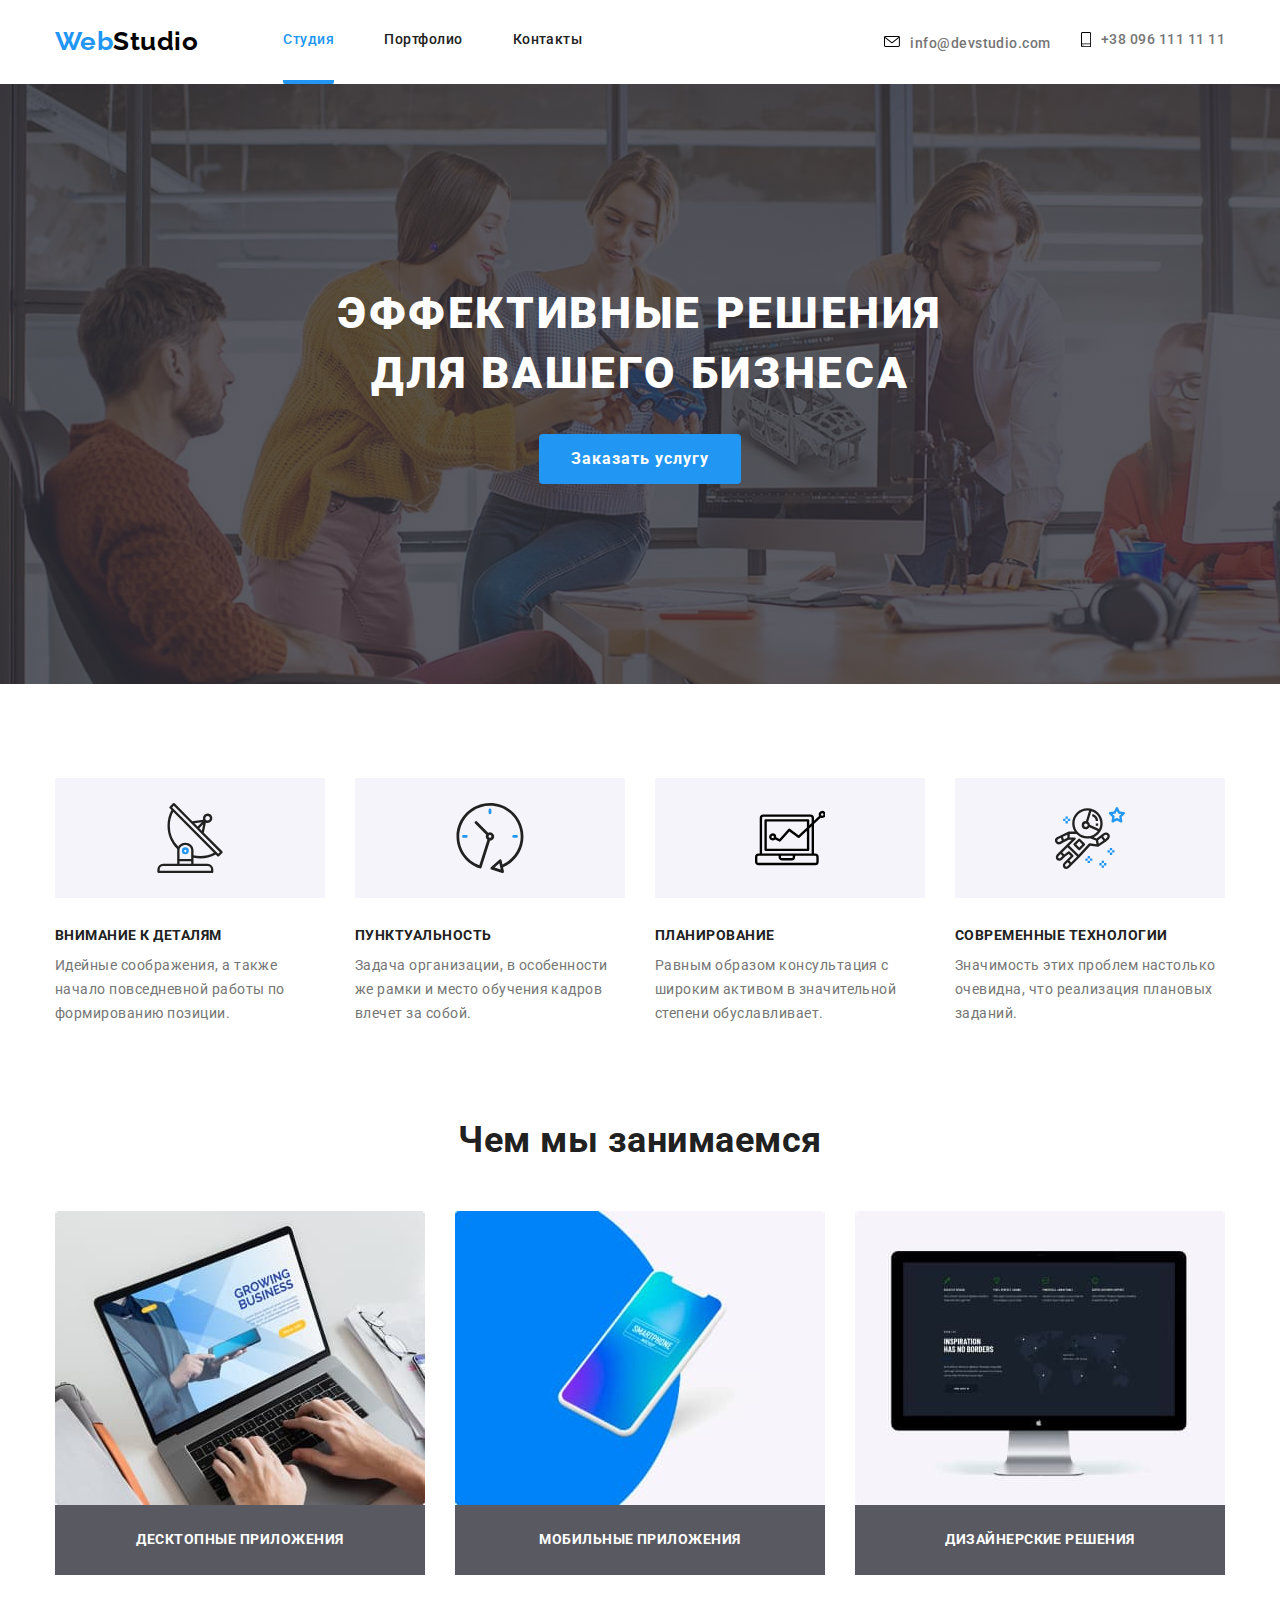
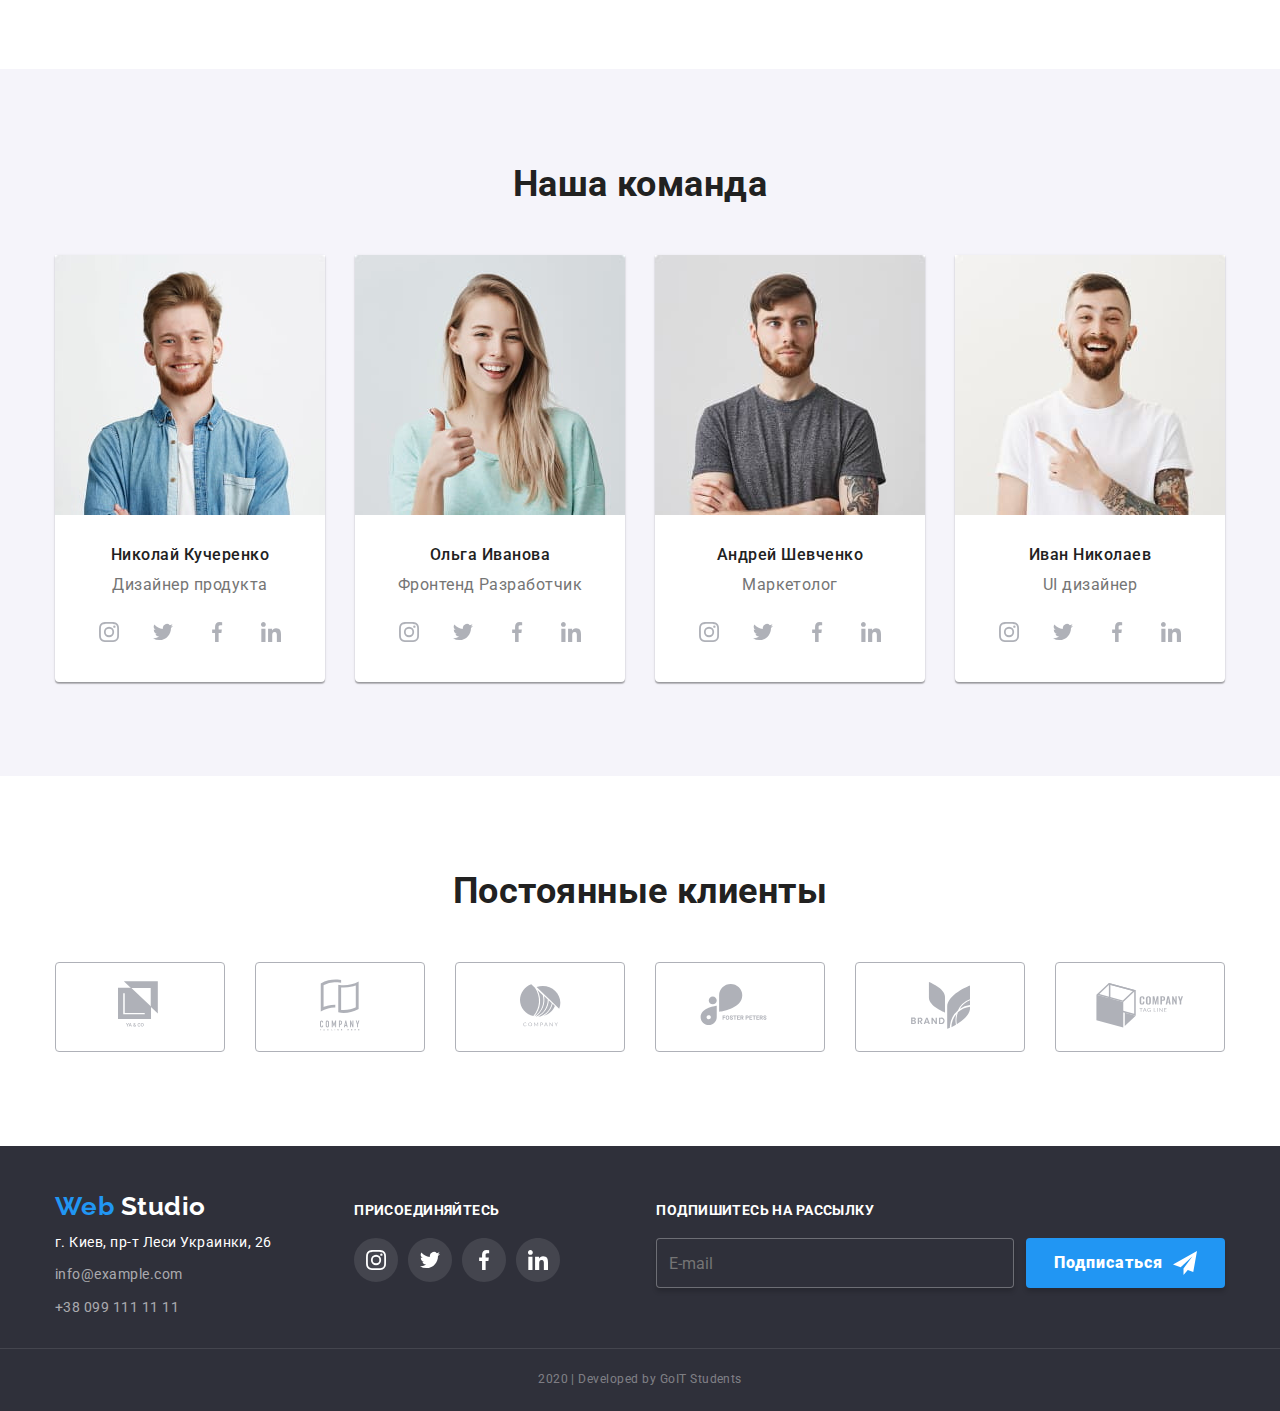
==== index.html @ 364e5154 "ДЗ 4" ====
<!DOCTYPE html>
<html lang="ru">
    <head>
        <meta charset="UTF-8">
        <meta name="description" content="Изучение основ HTML5 для новичков" />
        <title>HTML</title>
        <link href="https://fonts.googleapis.com/css2?family=Roboto:wght@400;500;900&display=swap" rel="stylesheet">
        <link href="https://fonts.googleapis.com/css2?family=Raleway:wght@700&display=swap" rel="stylesheet">
        <link rel="stylesheet" href="https://cdnjs.cloudflare.com/ajax/libs/modern-normalize/0.6.0/modern-normalize.min.css">
        <link rel="stylesheet" href="./css/styles.css">
    </head>
    <body>
        <header>
            <div class="conteiner flex">
                <nav class="nav flex">
                    <a class="logo" href="./index.html"><span>Web</span> Studio</a>
                    <ul class="nav-title">
                        <li><a class="current link" href="./index.html">Студия</a></li>
                        <li><a class="link" href="./portfolio.html">Портфолио</a></li>
                        <li><a class="link" href="">Контакты</a></li>
                    </ul>
                </nav>
                
                <address class="contacts">
                    <ul>
                        <li><a class="contacts-mail" href="mailto:info@devstudio.com">info@devstudio.com</a></li>
                        <li><a class="contacts-tel" href="tel:+380961111111">+38 096 111 11 11</a></li>
                    </ul>                              
                </address>
            </div>
                       
        </header>
        <main>
            <section class="hero">
                <h1 class="hero-title">ЭФФЕКТИВНЫЕ РЕШЕНИЯ <br> ДЛЯ ВАШЕГО БИЗНЕСА</h1>
                <a class="hero-link" href="">Заказать услугу</a>  
            </section>
            <section class="section i">
                <div class="conteiner">
                    <ul class="flex">
                        <li class="advantages">
                            <div class="icon-conteiner">
                                <svg class="icon">
                                    <use href="./image/symbol-defs.svg#icon-antenna-1"></use>
                                </svg>
                            </div>
                            <h3 class="advantages-title">Внимание к деталям</h3>                               
                            <p class="advantages-text">
                                Идейные соображения, а также начало повседневной работы по формированию позиции.
                            </p>
                        </li>
                        <li class="advantages">
                            <div class="icon-conteiner">
                                <svg class="icon">
                                    <use href="./image/symbol-defs.svg#icon-clock-1"></use>
                                </svg>
                            </div>
                            <h3 class="advantages-title">Пунктуальность</h3>
                            <p class="advantages-text">
                                Задача организации, в особенности же рамки и место обучения кадров влечет за собой.
                            </p>
                        </li>
                        <li class="advantages">
                            <div class="icon-conteiner">
                                <svg class="icon">
                                    <use href="./image/symbol-defs.svg#icon-komp-1"></use>
                                </svg>
                            </div>
                            <h3 class="advantages-title">Планирование</h3>
                            <p class="advantages-text">
                                Равным образом консультация с широким активом в значительной степени обуславливает.
                            </p>
                        </li>
                        <li class="advantages">
                            <div class="icon-conteiner">
                                <svg class="icon">
                                    <use href="./image/symbol-defs.svg#icon-astronaut-1"></use>
                                </svg>
                            </div>
                            <h3 class="advantages-title">Современные технологии</h3>
                            <p class="advantages-text">
                                Значимость этих проблем настолько очевидна, что реализация плановых заданий.
                            </p>
                        </li>
                    </ul>
                </div>
            </section>
            <section class="section">
                <div class="conteiner">
                    <h2 class="work title-h2">Чем мы занимаемся</h2>
                    <ul class="flex">
                        <li>
                            <img class="icon-work" src="./image/laptop-2.jpg" alt="Ноутбук" width="370">
                            <h3 class="work-text">Десктопные приложения</h3>
                        </li>
                        <li>
                            <img class="icon-work" src="./image/tel-2.jpg" alt="Телефон" width="370">
                            <h3 class="work-text">Мобильные приложения</h3>
                        </li>
                        <li>
                            <img class="icon-work" src="./image/monitor-2.jpg" alt="Монитор" width="370">
                            <h3 class="work-text">Дизайнерские решения</h3>
                        </li>
                    </ul>
                </div>
            </section>
            <section class="section-team">
                <div class="conteiner">
                    <h2 class="title-h2">Наша команда</h2>
                    <ul class="flex">
                        <li class="team-item">
                            <img class="icon-team" src="./image/foto-1.jpg" alt="Фотография Николая Кучеренко" width="270">
                            <h3 class="team-member">Николай Кучеренко</h3>
                            <p class="team-job">Дизайнер продукта</p>
                            <ul class="team-link flex-secondary">
                                <li>
                                    <a href="" aria-label="Ссылка на Instagram">
                                        <svg class="network">
                                            <use href="./image/symbol-defs.svg#icon-Instagram"></use>

                                        </svg>
                                    </a>
                                </li> 
                                <li>
                                    <a href="" aria-label="Ссылка на Twitter">
                                        <svg class='network'>
                                            <use href="./image/symbol-defs.svg#icon-Twitter"></use>

                                        </svg>
                                    </a>
                                </li>
                                <li>
                                    <a href="" aria-label="Ссылка на Facebook">
                                        <svg class='network'>
                                            <use href="./image/symbol-defs.svg#icon-Facebook"></use>

                                        </svg>
                                    </a>
                                </li>
                                <li>
                                    <a href="" aria-label="Ссылка на LinkedIn">
                                        <svg class='network'>
                                            <use href="./image/symbol-defs.svg#icon-Linkedin"></use>

                                        </svg>
                                    </a>
                                </li>
                            </ul>                      
                        </li>
                        <li class="team-item">
                            <img class="icon-team" src="./image/foto-2.jpg" alt="Фотография Ольги Ивановы" width="270">
                            <h3 class="team-member">Ольга Иванова</h3>
                            <p class="team-job">Фронтенд Разработчик</p>
                            <ul class="team-link flex-secondary">
                                <li>
                                    <a href="" aria-label="Ссылка на Instagram">
                                        <svg class='network'>
                                            <use href="./image/symbol-defs.svg#icon-Instagram"></use>

                                        </svg>
                                    </a>
                                </li> 
                                <li>
                                    <a href="" aria-label="Ссылка на Twitter">
                                        <svg class='network'>
                                            <use href="./image/symbol-defs.svg#icon-Twitter"></use>

                                        </svg>
                                    </a>
                                </li>
                                <li>
                                    <a href="" aria-label="Ссылка на Facebook">
                                        <svg class='network'>
                                            <use href="./image/symbol-defs.svg#icon-Facebook"></use>

                                        </svg>
                                    </a>
                                </li>
                                <li>
                                    <a href="" aria-label="Ссылка на LinkedIn">
                                        <svg class='network'>
                                            <use href="./image/symbol-defs.svg#icon-Linkedin"></use>

                                        </svg>
                                    </a>
                                </li>
                            </ul> 
                            
                        </li>
                        <li class="team-item">
                            <img class="icon-team" src="./image/foto-3.jpg" alt="Фотография Андрея Шевченко" width="270">
                            <h3 class="team-member">Андрей Шевченко</h3>
                            <p class="team-job">Маркетолог</p>
                            <ul class="team-link flex-secondary">
                                <li>
                                    <a href="" aria-label="Ссылка на Instagram">
                                        <svg class='network'>
                                            <use href="./image/symbol-defs.svg#icon-Instagram"></use>

                                        </svg>
                                    </a>
                                </li> 
                                <li>
                                    <a href="" aria-label="Ссылка на Twitter">
                                        <svg class='network'>
                                            <use href="./image/symbol-defs.svg#icon-Twitter"></use>

                                        </svg>
                                    </a>
                                </li>
                                <li>
                                    <a href="" aria-label="Ссылка на Facebook">
                                        <svg class='network'>
                                            <use href="./image/symbol-defs.svg#icon-Facebook"></use>

                                        </svg>
                                    </a>
                                </li>
                                <li>
                                    <a href="" aria-label="Ссылка на LinkedIn">
                                        <svg class='network'>
                                            <use href="./image/symbol-defs.svg#icon-Linkedin"></use>

                                        </svg>
                                    </a>
                                </li>
                            </ul> 
                            
                        </li>
                        <li class="team-item">
                            <img class="icon-team" src="./image/foto-4.jpg" alt="Фотография Ивана Николаева" width="270">
                            <h3 class="team-member">Иван Николаев</h3>
                            <p class="team-job">UI дизайнер</p>
                            <ul class="team-link flex-secondary">
                                <li>
                                    <a href="" aria-label="Ссылка на Instagram">
                                        <svg class='network'>
                                            <use href="./image/symbol-defs.svg#icon-Instagram"></use>

                                        </svg>
                                    </a>
                                </li> 
                                <li>
                                    <a href="" aria-label="Ссылка на Twitter">
                                        <svg class='network'>
                                            <use href="./image/symbol-defs.svg#icon-Twitter"></use>

                                        </svg>
                                    </a>
                                </li>
                                <li>
                                    <a href="" aria-label="Ссылка на Facebook">
                                        <svg class='network'>
                                            <use href="./image/symbol-defs.svg#icon-Facebook"></use>
                                        </svg>
                                    </a>
                                </li>
                                <li>
                                    <a href="" aria-label="Ссылка на LinkedIn">
                                        <svg class='network'>
                                            <use href="./image/symbol-defs.svg#icon-Linkedin"></use>

                                        </svg>
                                    </a>
                                </li>
                            </ul> 
                        </li>
                    </ul>
                </div>
            </section>
            <section class="section i">
                <div class="conteiner">
                    <h2 class="title-h2">Постоянные клиенты</h2>
                    <ul  class="flex">
                        <li class="clients logo-hover"><a href="">
                            <svg class="clients-logo-1">
                                <use href="./image/symbol-defs.svg#icon-logo-3-1"></use>
                            </svg>
                        </a></li>
                        <li class="clients logo-hover"><a href="">
                            <svg class="clients-logo-2">
                                <use href="./image/symbol-defs.svg#icon-logo-3-2"></use>
                            </svg>
                        </a></li>
                        <li class="clients logo-hover"><a href="">
                            <svg class="clients-logo-3">
                                <use href="./image/symbol-defs.svg#icon-logo-3-3"></use>
                            </svg></a>
                        </li>
                        <li class="clients "><a href="">
                            <svg class="clients-logo-4 logo-hover">
                                <use href="./image/symbol-defs.svg#icon-logo-3-4"></use>
                            </svg></a>
                        </li>
                        <li class="clients logo-hover"><a href="">
                            <svg class="clients-logo-5">
                                <use href="./image/symbol-defs.svg#icon-logo-3-5"></use>
                            </svg>
                        </a></li>
                        <li class="clients logo-hover"><a href="">
                            <svg class="clients-logo-6">
                                <use href="./image/symbol-defs.svg#icon-logo-3-6"></use>
                            </svg>
                        </a></li>
                    </ul>
                </div>
            </section>
        </main>

        <footer class="section-footer">
            <div class="conteiner flex">
                <div>
                    <a class="logo-footer" href="./index.html"><span>Web</span> Studio</a>
                    <address>
                        <p class="street">г. Киев, пр-т Леси Украинки, 26</p>
                        <ul>
                            <li><a class="contacts mail" href="mailto:info@example.com">info@example.com</a></li>
                            <li><a class="contacts tel" href="tel:+380991111111">+38 099 111 11 11</a></li>
                        </ul> 
                    </address>
                </div>
                
                <div class="join">
                    <b class="join-title">Присоединяйтесь</b>
                    <ul class="flex-secondary">
                        <li class="join-link"><a href="" aria-label="Ссылка на Instagram">
                            <svg class='footer-network'>
                                <use href="./image/symbol-defs.svg#icon-Instagram"></use>

                            </svg></a>
                        </li>
                        <li class="join-link"><a href="" aria-label="Ссылка на Twitter">
                            <svg class='footer-network'>
                                <use href="./image/symbol-defs.svg#icon-Twitter"></use>

                            </svg></a>
                        </li>
                        <li class="join-link"><a href="" aria-label="Ссылка на Facebook">
                            <svg class='footer-network'>
                                <use href="./image/symbol-defs.svg#icon-Facebook"></use>
                            </svg></a>
                        </li>
                        <li class="join-link"><a href="" aria-label="Ссылка на LinkedIn">
                            <svg class='footer-network'>
                                <use href="./image/symbol-defs.svg#icon-Linkedin"></use>

                            </svg></a>
                        </li>
                    </ul>
                </div>
                <div class="subscribe flex-secondary">
                    <div>
                        <b class="subscribe-title">Подпишитесь на рассылку</b>
                        <input class="subscribe-input" type="text" name="E-mail" placeholder="E-mail">
                    </div>
                    <div class="subscribe-button flex-secondary">
                        <a href="" >Подписаться </a>
                        <svg class="icon-join">
                            <use href="./image/symbol-defs.svg#icon-icon-join"></use>
                        </svg></a>
                    </div>
                </div>
                        
            </div>
            <p class="caption">2020 | Developed by GoIT Students</p>
        </footer>
    </body>
</html>
---- css/styles.css ----
/* Цвет основного текста color: #757575; */
/* Вторичный цвет текста color: #212121; */
/* Акцент color: #2196F3; */
/* Цвет фона вторичный background: #F5F4FA;*/

:root {
    --primary-text-color: #757575;
    --secondary-text-color: #212121;
    --accent-color: #2196F3;
    --secondary-background-color: #F5F4FA;
}

html {
    box-sizing: border-box;
}
  
*,
*::before,
*::after {
    box-sizing: inherit;
}

body {
    font-family: 'Roboto', sans-serif;
    color: var(--primary-text-color);
    background-color: #ffffff;
    letter-spacing: 0.03em;
    
}

a {
    text-decoration: none;
    color: var(--secondary-text-color);
    font-style: normal;
}

a:hover,
a:focus {
    color: var(--accent-color);
}

ul {
    list-style: none;
    margin: 0;
    padding: 0;
}

.section {
    padding-bottom: 94px;
    
}

.section-footer {
    padding-bottom: 0px;
}

.conteiner {
    margin-left: auto;
    margin-right: auto;
    padding-left: 15px;
    padding-right: 15px;
    width: 1200px;
}

.flex {
    display: flex;
    justify-content: space-between;
    align-items: center;
    
}

.flex-secondary {
    display: flex;
}

/* Шапка страниц */

.header {
    border-bottom: 1px solid #EEEEEE;
}

nav > .logo {
    display: flex;
    margin-right: 85px;
    padding-top: 24px;
    padding-bottom: 25px;
    color: #000000;
    font-weight: 700;
    font-size: 26px;
    line-height: 1.2;
    font-family: 'Raleway', sans-serif;  
}


.logo > span {
    color: var(--accent-color);
}

.nav-title {
    display: flex;
    font-weight: 500;
    font-size: 14px;
    line-height: 1.14;
}

.nav-title li:not(:last-child) {
    margin-right: 50px;
}

.contacts ul {
    display: flex;
}

.contacts li:not(:last-child) {
    margin-right: 30px;
}

.link{
    display: block;
    padding-bottom: 32px;
    padding-top: 32px;
}

.link:hover,
.link:focus {
    border-bottom: 4px solid var(--accent-color);
    border-radius: 2px;
    cursor: pointer;
}

.current {
    color: var(--accent-color);
    border-bottom: 4px solid var(--accent-color);
    border-radius: 2px;
        
}


.contacts a {
    display: inline-flex;
    color: var(--primary-text-color);
    font-weight: 500;
    font-size: 14px;
    line-height: 1.14;
    
}

.contacts a:hover,
.contacts a:focus {
    color: var(--accent-color);
}

header .contacts {
    padding-bottom: 32px;
    padding-top: 32px;
    
}

header .contacts ul {
    display: flex;
    align-items: flex-end;
}

.contacts-mail::before {
    content: "";
    width: 16px;
    height: 11.2px;
    margin-right: 10px;
    background-image: url("../image/E-mail.svg");
    background-size: cover;
    fill: var(--primary-text-color);
}

.contacts-mail:hover {
    fill: var(--accent-color);
}

.contacts-tel::before {
    content: "";
    width: 10px;
    height: 15px;
    margin-right: 10px;
    background-image: url("../image/Tel.svg");
    background-size: cover;
    fill: var(--primary-text-color);
}

.contacts-tel:hover {
    fill: var(--accent-color);
}

/* Тело основной страницы */

/* Герой */

.hero {
    max-width: 1600px;
    height: 600px;
    margin-left: auto;
    margin-right: auto;
    text-align: center;
    background-image: linear-gradient( 
        to right, 
        rgba(47, 48, 58, 0.8), 
        rgba(47, 48, 58, 0.8)), 
        url("../image/Header-img.jpg");
    background-color: var(--primary-text-color);
    background-repeat: no-repeat;
    
}

.hero-title {
    padding-top: 200px;
    font-weight: 900;
    font-size: 44px;
    color: #FFFFFF;
    letter-spacing: 0.06em;
    line-height: 1.36;
    margin-top: 0px;
    margin-bottom: 30px;   
}

.hero-link {
    display: inline-block;
    font-weight: 700;
    font-size: 16px; 
    letter-spacing: 0.06em;
    color: #FFFFFF;
    background-color: var(--accent-color);
    line-height: 1.875;
    padding: 10px 32px;
    border-radius: 4px;
    min-width: 200px;
}
.hero-link:hover,
.hero-link:focus {
    color: #FFFFFF;
}

/* Преимущества */

.i {
    padding-top: 94px;
}

.advantages {
    width: 270px;
    margin-right: 30px;
}

.icon-conteiner::before {
    width: 270px;
    height: 120px;
    background-color: var(--secondary-text-color);

}

.icon-conteiner {
    width: 270px;
    height: 120px;
    background-color: var(--secondary-background-color);
    margin-bottom: 30px;
}

.conteiner .advantages:last-child {
    margin-right: 0;
}

.icon {
    width: 70px;
    height: 70px;
    margin-top: 25px;
    margin-bottom: 25px;
    margin-left: 100px;
    margin-right: 100px;
    
}
.advantages-title {
    font-weight: 700;
    font-size: 14px;
    color: var(--secondary-text-color);
    text-transform: uppercase;
    line-height: 1.14;
    margin-bottom: 10px;
    margin-top: 0;
    
}


.advantages-text {
    font-weight: 400;
    font-size: 14px;
    line-height: 1.7;
    margin-top: 0;
    margin-bottom: 0;
}

/* Чем мы занимаемся */


.icon-work {
    display: block;
    margin-top: 0;
}

.title-h2 {
    font-weight: 700;
    font-size: 36px;
    color: var(--secondary-text-color);
    line-height: 1.17;
    margin-top: 0;
    margin-bottom: 50px;
    text-align: center;
}

.work-text {
    width: 370px;
    font-weight: 700;
    font-size: 14px;
    line-height: 1.14;
    color: #FFFFFF;
    text-transform: uppercase;
    background-color: rgba(47, 48, 58, 0.8);
    padding: 27px;
    margin-top: 0;
    margin-bottom: 0;
    text-align: center;
}

/* Наша команда */

.section-team {
    padding-bottom: 94px;
    padding-top: 94px;
    background-color: var(--secondary-background-color);
}

.team-item {
    width: 270px;
    text-align: center;
    background-color: #ffffff;
    box-shadow: 0px 2px 1px rgba(0, 0, 0, 0.2), 0px 1px 1px rgba(0, 0, 0, 0.14), 0px 1px 3px rgba(0, 0, 0, 0.12);
    border-radius: 0px 0px 4px 4px;
}

.icon-team {
    display: block;
    margin-bottom: 30px;
}

.team-member {
    font-weight: 500;
    font-size: 16px;
    line-height: 1.2;
    color: var(--secondary-text-color);
    margin-bottom: 10px;
    margin-top: 0;
}

.team-job {
    font-weight: 400;
    font-size: 16px;
    line-height: 1.2;
    color: var(--primary-text-color);
    margin-top: 0;
    margin-bottom: 16px;
}

.team-link {
    padding-bottom: 24px;
    justify-content: center;
}

.team-link li {
    margin-right: 10px;
}

.team-link li:last-child {
    margin-right: 0;
}

.network {
    width: 44px;
    height: 44px;
    
}

.network:hover,
.network:focus {
    --color5: #ffffff;
    --color3: #2196F3;
     
}


/* Постоянные клиенты */

.clients {
    display: flex;
    justify-content: center;
    align-items: center;
    width: 170px;
    height: 90px;
    border: 1px solid #AFB1B8;
    border-radius: 4px;
}


.clients > a {
    /*padding-top: 19px;*/
    /*padding-bottom: 19px;*/
}

.clients:hover,
.clients:focus {
    border: 1px solid var(--accent-color);
    cursor: pointer;
}

.clients-logo-1 {
    width: 44px;
    height: 49px;
}

.clients-logo-2 {
    width: 40px;
    height: 52px;
}

.clients-logo-3 {
    width: 41px;
    height: 43px;
}

.clients-logo-4 {
    width: 80px;
    height: 42px;
    --color2: #afb1b8;
}

.clients-logo-5 {
    width: 59px;
    height: 47px;
}

.clients-logo-6 {
    width: 88px;
    height: 45px;
}

.logo-hover:hover,
.logo-hover:focus {
    --color2: #2196f3;
    --color5: #2196f3;
}

/* Подвал */

footer {
    background-color: #2F303A;
}


.logo-footer {
    display: inline-block;
    color: #FFFFFF;
    font-weight: 700;
    font-size: 26px;
    line-height: 1.2;
    font-family: "Raleway", sans-serif;
    padding-top: 45px;
    margin-bottom: 8px;
}
.logo-footer > span {
    color: var(--accent-color);
    letter-spacing: 0.03em;
}

.logo-footer:hover,
.logo-footer:focus {
    color: #FFFFFF;
}

.street {
    font-style: normal;
    color: #FFFFFF;
    font-size: 14px;
    line-height: 1.7;
    margin-top: 0;
    margin-bottom: 9px;
    margin-right: 80px;
}

footer address {
    padding-bottom: 28px;
}

footer .contacts {
    font-weight: 400;
    font-size: 14px;
    line-height: 1.7;
    color: rgba(255, 255, 255, 0.6);
}
.contacts.mail {
    display: inline-block;
    margin-bottom: 9px;
}

.join-title,
.subscribe-title {
    display: block;
    color: #FFFFFF;
    font-weight: bold;
    font-size: 14px;
    line-height: 1.14;
    text-transform: uppercase;
    line-height: 16px;
    letter-spacing: 0.03em;
    margin-bottom: 20px;
    
}

.join-link:hover {
    cursor: pointer;
}

.join-link + .join-link {
    margin-left: 10px;
}

.footer-network {
    width: 44px;
    height: 44px;
    --color3: rgba(255, 255, 255, 0.1);
    --color5: #ffffff;
}

.footer-network:hover,
.footer-network:focus {
    --color3: var(--accent-color);
}

.join {
    padding-bottom: 56px;
    margin-right: 94px;
}

.subscribe {
    padding-bottom: 50px;
    align-items: flex-end;
}

.subscribe-input {
    display: inline-block;
    width: 358px;
    height: 50px;
    padding: 18px 12px;
    margin-right: 12px;
    color: rgba(255, 255, 255, 0.6);
    background-color: #2F303A;
    border: 1px solid rgba(255, 255, 255, 0.3);
    box-shadow: 0px 4px 4px rgba(0, 0, 0, 0.15);
    border-radius: 4px;
}

.subscribe-button a {
    display: inline-block;
    color: #FFFFFF;
    font-weight: 900;
    font-size: 16px;
    line-height: 1.875;
    letter-spacing: 0.06em;
}

.subscribe-button img {
    display: inline-block;
}

.subscribe-button {
    align-items: center;
    padding: 10px 28px;
    vertical-align: middle;
    background-color: var(--accent-color);
    box-shadow: 0px 4px 4px rgba(0, 0, 0, 0.15);
    border-radius: 4px;
}

.icon-join {
    display: block;
    margin-left: 10px;
    width: 24px;
    height: 24px;
    background-image: url("./image/icon-send");
    

}

.caption {
    font-weight: 400;
    font-size: 12px;
    line-height: 2;
    color: rgba(255, 255, 255, 0.4);
    border-top: 1px solid rgba(255, 255, 255, 0.1);
    text-align: center;
    padding-top: 18px;
    padding-bottom: 20px;
    margin-top: 0;
    margin-bottom: 0;
}

footer > .conteiner {
    align-items: baseline;
}



/* Тело страницы портфолио */

.filter {
    justify-content: center;
    padding-bottom: 50px;
    padding-top: 90px;
}

.fil-item {
    margin-right: 8px;
}

.filter li:last-child {
    margin-right: 0;
}

.fil-button {
    padding: 6px 22px;
    border: 2px solid transparent;
    border-radius: 4px;
    background-color: var(--secondary-background-color);
    font-family: 'Roboto', sans-serif;
    font-style: normal;
    font-weight: 500;
    font-size: 16px;
    line-height: 1.62;
    letter-spacing: 0.03em;
    color: #212121;
}

.fil-button:hover,
.fil-button:focus {
    border: 2px solid var(--accent-color);
    border-radius: 4px;
    color: #ffffff;
    background-color: var(--accent-color);
    box-shadow: 0px 2px 2px rgba(0, 0, 0, 0.12), 0px 1px 2px rgba(0, 0, 0, 0.08), 0px 3px 1px rgba(0, 0, 0, 0.1);
    
}

.text-img {
    display:none;
    margin-top: 0;
    margin-bottom: 0;
    font-weight: 400;
    font-size: 18px;
    line-height: 1.6;
    color: #FFFFFF;
    background-color: var(--accent-color);
    
}

.card-content {
    padding-top: 20px;
    padding-bottom: 20px;
    padding-left: 24px;
    padding-right: 24px;
    border-right: 1px solid #EEEEEE;
    border-bottom: 1px solid #EEEEEE;
    border-left: 1px solid #EEEEEE;
}

.list {
    flex-wrap: wrap;
    justify-content: space-between;
}

.list .item {
    width: 370px;
    margin-bottom: 20px;
}

.list .item:nth-last-child(-n + 3) {
    margin-bottom: 0;
}

.list .item:focus,
.list .item:hover {
    box-shadow: 1px 4px 6px rgba(0, 0, 0, 0.16), 0px 4px 4px rgba(0, 0, 0, 0.06), 0px 1px 1px rgba(0, 0, 0, 0.12);
}

.list a:hover,
.list a:focus {
    color: var(--secondary-text-color);
    
}

.list img {
    display: block;
    margin-bottom: 0px;
}

.list-artical {
    margin-bottom: 4px;
    margin-top: 0;
    font-weight: 700;
    font-size: 18px;
    line-height: 2;
    letter-spacing: 0.06em;
}

.description {
    margin-bottom: 0;
    margin-top: 0;
    margin-left: 0;
    color: var(--primary-text-color);
    line-height: 1.875;
}

.none {
    display: none;
}
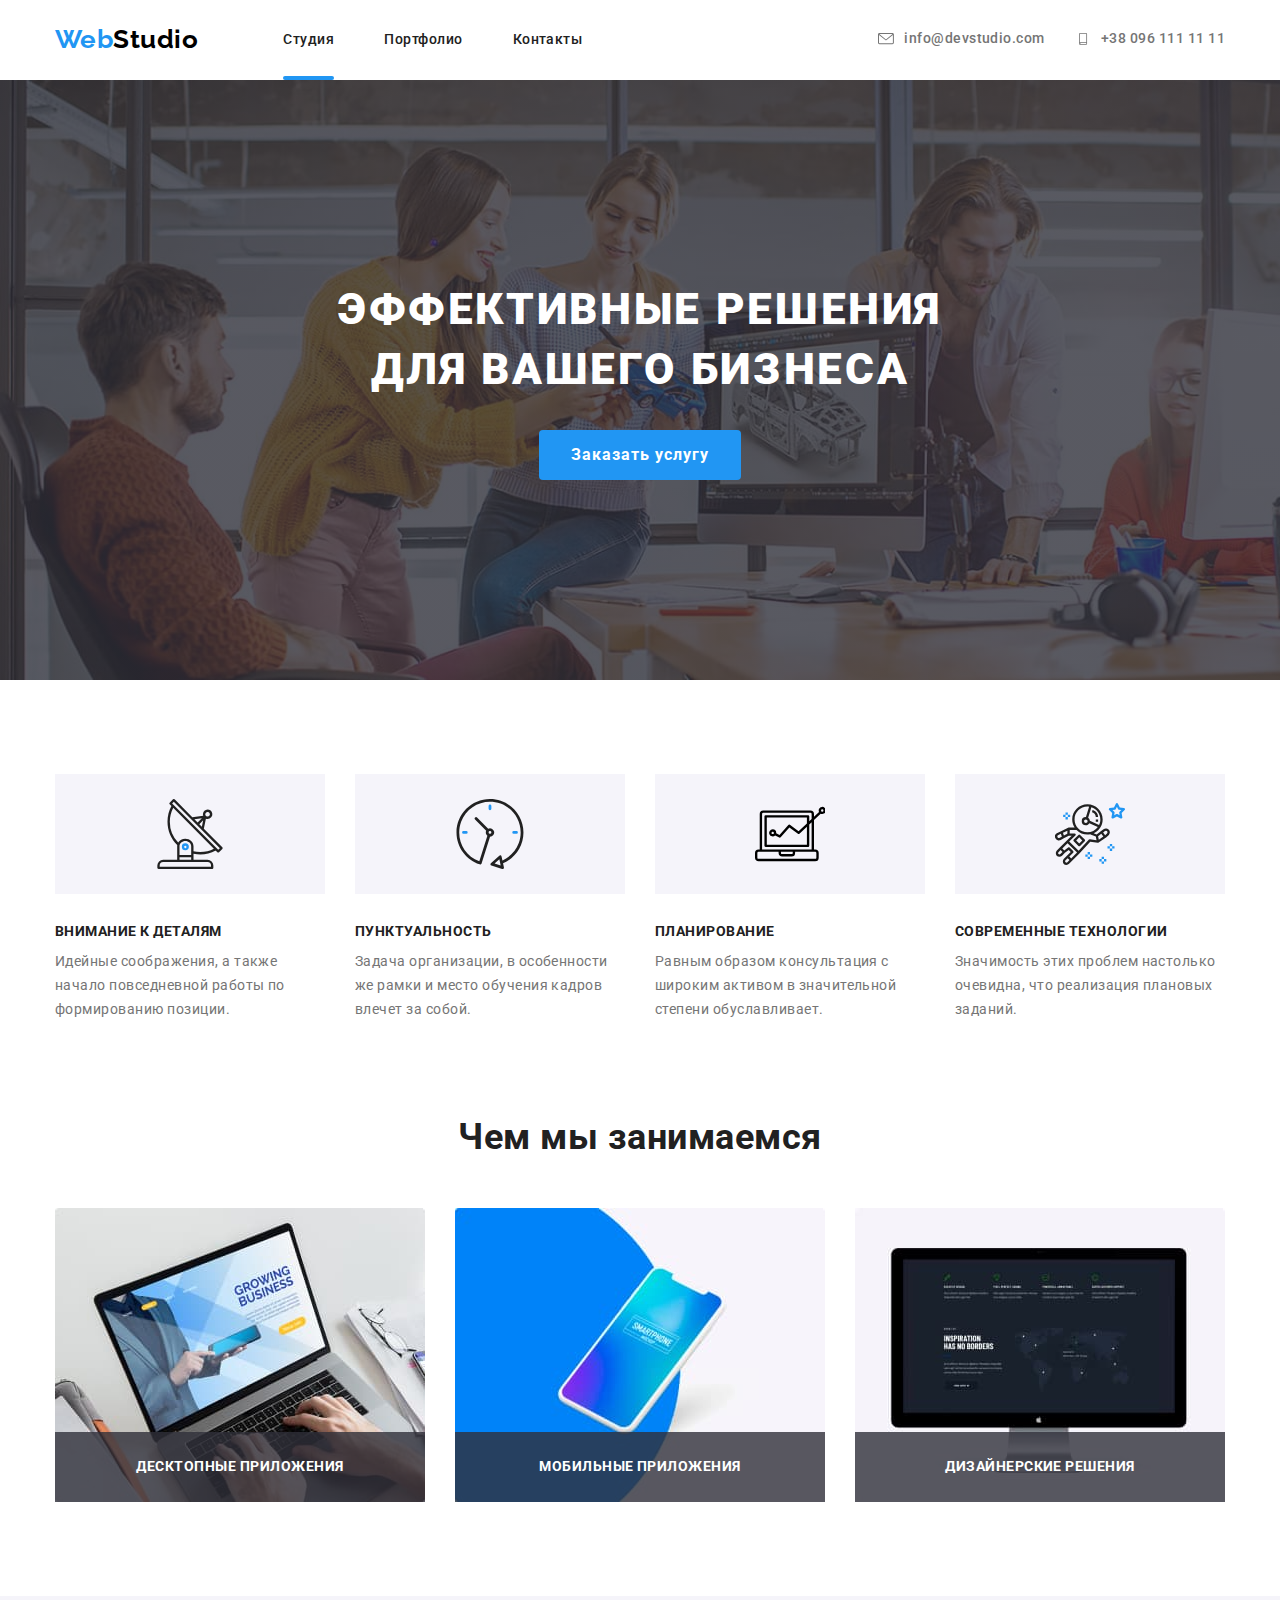
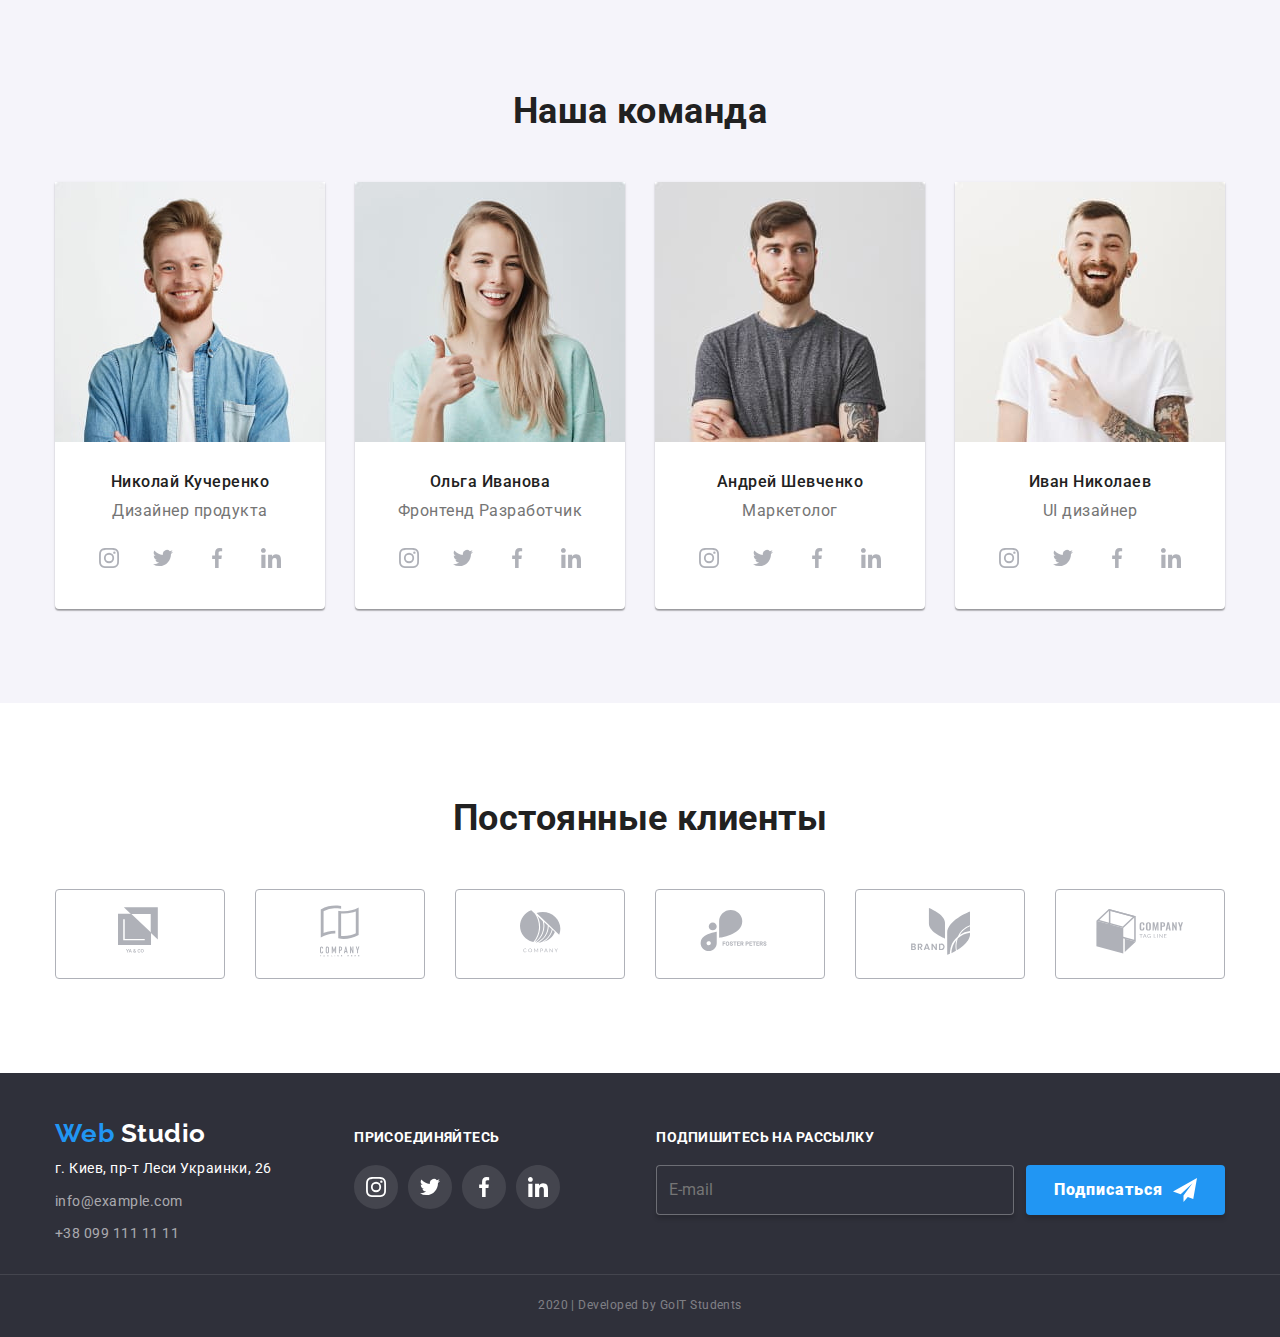
==== commit 2d846120: "ДЗ 4 ошибки" ====
--- a/index.html
+++ b/index.html
@@ -23,12 +23,25 @@
                 
                 <address class="contacts">
                     <ul>
-                        <li><a class="contacts-mail" href="mailto:info@devstudio.com">info@devstudio.com</a></li>
-                        <li><a class="contacts-tel" href="tel:+380961111111">+38 096 111 11 11</a></li>
+                        <li class="flex-secondary contacts-item">
+                            <div>
+                                <svg class="contacts-svg" >
+                                    <use href="./image/symbol-defs.svg#icon-E-mail"></use>
+                                </svg>
+                            </div>
+                            <a class="contacts-mail" href="mailto:info@devstudio.com">info@devstudio.com</a>
+                        </li>
+                        <li class="flex-secondary contacts-item">
+                            <div>
+                                <svg class="contacts-svg" >
+                                    <use href="./image/symbol-defs.svg#icon-Tel"></use>
+                                </svg>
+                            </div>
+                            <a class="contacts-tel" href="tel:+380961111111">+38 096 111 11 11</a>
+                        </li>
                     </ul>                              
                 </address>
             </div>
-                       
         </header>
         <main>
             <section class="hero">
@@ -90,16 +103,24 @@
                     <h2 class="work title-h2">Чем мы занимаемся</h2>
                     <ul class="flex">
                         <li>
-                            <img class="icon-work" src="./image/laptop-2.jpg" alt="Ноутбук" width="370">
-                            <h3 class="work-text">Десктопные приложения</h3>
+                            <div class="work-img">
+                                <img class="icon-work" src="./image/laptop-2.jpg" alt="Ноутбук" width="370">
+                                <h3 class="work-text">Десктопные приложения</h3>
+                            </div>
                         </li>
                         <li>
-                            <img class="icon-work" src="./image/tel-2.jpg" alt="Телефон" width="370">
-                            <h3 class="work-text">Мобильные приложения</h3>
+                            <div class="work-img">
+                                <img class="icon-work" src="./image/tel-2.jpg" alt="Телефон" width="370">
+                                <h3 class="work-text">Мобильные приложения</h3>
+                            </div>
+                            
                         </li>
                         <li>
-                            <img class="icon-work" src="./image/monitor-2.jpg" alt="Монитор" width="370">
-                            <h3 class="work-text">Дизайнерские решения</h3>
+                            <div class="work-img">
+                                <img class="icon-work" src="./image/monitor-2.jpg" alt="Монитор" width="370">
+                                <h3 class="work-text">Дизайнерские решения</h3>
+                            </div>
+                            
                         </li>
                     </ul>
                 </div>
@@ -114,7 +135,7 @@
                             <p class="team-job">Дизайнер продукта</p>
                             <ul class="team-link flex-secondary">
                                 <li>
-                                    <a href="" aria-label="Ссылка на Instagram">
+                                    <a  href="" aria-label="Ссылка на Instagram" class="network-link">
                                         <svg class="network">
                                             <use href="./image/symbol-defs.svg#icon-Instagram"></use>
 
@@ -122,7 +143,7 @@
                                     </a>
                                 </li> 
                                 <li>
-                                    <a href="" aria-label="Ссылка на Twitter">
+                                    <a href="" aria-label="Ссылка на Twitter" class="network-link" >
                                         <svg class='network'>
                                             <use href="./image/symbol-defs.svg#icon-Twitter"></use>
 
@@ -130,7 +151,7 @@
                                     </a>
                                 </li>
                                 <li>
-                                    <a href="" aria-label="Ссылка на Facebook">
+                                    <a href="" aria-label="Ссылка на Facebook" class="network-link">
                                         <svg class='network'>
                                             <use href="./image/symbol-defs.svg#icon-Facebook"></use>
 
@@ -138,7 +159,7 @@
                                     </a>
                                 </li>
                                 <li>
-                                    <a href="" aria-label="Ссылка на LinkedIn">
+                                    <a href="" aria-label="Ссылка на LinkedIn" class="network-link">
                                         <svg class='network'>
                                             <use href="./image/symbol-defs.svg#icon-Linkedin"></use>
 
@@ -153,7 +174,7 @@
                             <p class="team-job">Фронтенд Разработчик</p>
                             <ul class="team-link flex-secondary">
                                 <li>
-                                    <a href="" aria-label="Ссылка на Instagram">
+                                    <a href="" aria-label="Ссылка на Instagram" class="network-link">
                                         <svg class='network'>
                                             <use href="./image/symbol-defs.svg#icon-Instagram"></use>
 
@@ -161,7 +182,7 @@
                                     </a>
                                 </li> 
                                 <li>
-                                    <a href="" aria-label="Ссылка на Twitter">
+                                    <a href="" aria-label="Ссылка на Twitter" class="network-link">
                                         <svg class='network'>
                                             <use href="./image/symbol-defs.svg#icon-Twitter"></use>
 
@@ -169,7 +190,7 @@
                                     </a>
                                 </li>
                                 <li>
-                                    <a href="" aria-label="Ссылка на Facebook">
+                                    <a href="" aria-label="Ссылка на Facebook" class="network-link">
                                         <svg class='network'>
                                             <use href="./image/symbol-defs.svg#icon-Facebook"></use>
 
@@ -177,7 +198,7 @@
                                     </a>
                                 </li>
                                 <li>
-                                    <a href="" aria-label="Ссылка на LinkedIn">
+                                    <a href="" aria-label="Ссылка на LinkedIn" class="network-link">
                                         <svg class='network'>
                                             <use href="./image/symbol-defs.svg#icon-Linkedin"></use>
 
@@ -193,7 +214,7 @@
                             <p class="team-job">Маркетолог</p>
                             <ul class="team-link flex-secondary">
                                 <li>
-                                    <a href="" aria-label="Ссылка на Instagram">
+                                    <a href="" aria-label="Ссылка на Instagram" class="network-link">
                                         <svg class='network'>
                                             <use href="./image/symbol-defs.svg#icon-Instagram"></use>
 
@@ -201,7 +222,7 @@
                                     </a>
                                 </li> 
                                 <li>
-                                    <a href="" aria-label="Ссылка на Twitter">
+                                    <a href="" aria-label="Ссылка на Twitter" class="network-link">
                                         <svg class='network'>
                                             <use href="./image/symbol-defs.svg#icon-Twitter"></use>
 
@@ -209,7 +230,7 @@
                                     </a>
                                 </li>
                                 <li>
-                                    <a href="" aria-label="Ссылка на Facebook">
+                                    <a href="" aria-label="Ссылка на Facebook" class="network-link">
                                         <svg class='network'>
                                             <use href="./image/symbol-defs.svg#icon-Facebook"></use>
 
@@ -217,7 +238,7 @@
                                     </a>
                                 </li>
                                 <li>
-                                    <a href="" aria-label="Ссылка на LinkedIn">
+                                    <a href="" aria-label="Ссылка на LinkedIn" class="network-link">
                                         <svg class='network'>
                                             <use href="./image/symbol-defs.svg#icon-Linkedin"></use>
 
@@ -233,7 +254,7 @@
                             <p class="team-job">UI дизайнер</p>
                             <ul class="team-link flex-secondary">
                                 <li>
-                                    <a href="" aria-label="Ссылка на Instagram">
+                                    <a href="" aria-label="Ссылка на Instagram" class="network-link">
                                         <svg class='network'>
                                             <use href="./image/symbol-defs.svg#icon-Instagram"></use>
 
@@ -241,7 +262,7 @@
                                     </a>
                                 </li> 
                                 <li>
-                                    <a href="" aria-label="Ссылка на Twitter">
+                                    <a href="" aria-label="Ссылка на Twitter" class="network-link">
                                         <svg class='network'>
                                             <use href="./image/symbol-defs.svg#icon-Twitter"></use>
 
@@ -249,14 +270,14 @@
                                     </a>
                                 </li>
                                 <li>
-                                    <a href="" aria-label="Ссылка на Facebook">
+                                    <a href="" aria-label="Ссылка на Facebook" class="network-link">
                                         <svg class='network'>
                                             <use href="./image/symbol-defs.svg#icon-Facebook"></use>
                                         </svg>
                                     </a>
                                 </li>
                                 <li>
-                                    <a href="" aria-label="Ссылка на LinkedIn">
+                                    <a href="" aria-label="Ссылка на LinkedIn" class="network-link">
                                         <svg class='network'>
                                             <use href="./image/symbol-defs.svg#icon-Linkedin"></use>
 
@@ -271,37 +292,49 @@
             <section class="section i">
                 <div class="conteiner">
                     <h2 class="title-h2">Постоянные клиенты</h2>
-                    <ul  class="flex">
-                        <li class="clients logo-hover"><a href="">
-                            <svg class="clients-logo-1">
-                                <use href="./image/symbol-defs.svg#icon-logo-3-1"></use>
-                            </svg>
-                        </a></li>
-                        <li class="clients logo-hover"><a href="">
-                            <svg class="clients-logo-2">
+                    <ul  class="flex clients-list ">
+                        <li class="clients">
+                            <a  href="" class="logo-hover">
+                                <svg class="clients-logo-1 clients-logo">
+                                    <use href="./image/symbol-defs.svg#icon-logo-3-1"></use>
+                                </svg>
+                            </a>
+                        </li>
+                        <li class="clients">
+                            <a href="" class="logo-hover">
+                            <svg class="clients-logo-2 clients-logo">
                                 <use href="./image/symbol-defs.svg#icon-logo-3-2"></use>
                             </svg>
-                        </a></li>
-                        <li class="clients logo-hover"><a href="">
-                            <svg class="clients-logo-3">
+                            </a>
+                        </li>
+                        <li class="clients">
+                            <a href="" class="logo-hover">
+                            <svg class="clients-logo-3 clients-logo">
                                 <use href="./image/symbol-defs.svg#icon-logo-3-3"></use>
-                            </svg></a>
-                        </li>
-                        <li class="clients "><a href="">
-                            <svg class="clients-logo-4 logo-hover">
+                            </svg>
+                            </a>
+                        </li>
+                        <li class="clients">
+                            <a href="" class="logo-hover">
+                            <svg class="clients-logo-4 clients-logo">
                                 <use href="./image/symbol-defs.svg#icon-logo-3-4"></use>
-                            </svg></a>
-                        </li>
-                        <li class="clients logo-hover"><a href="">
-                            <svg class="clients-logo-5">
+                            </svg>
+                            </a>
+                        </li>
+                        <li class="clients">
+                            <a href="" class="logo-hover">
+                            <svg class="clients-logo-5 clients-logo">
                                 <use href="./image/symbol-defs.svg#icon-logo-3-5"></use>
                             </svg>
-                        </a></li>
-                        <li class="clients logo-hover"><a href="">
-                            <svg class="clients-logo-6">
+                            </a>
+                        </li>
+                        <li class="clients">
+                            <a href="" class="logo-hover">
+                            <svg class="clients-logo-6 clients-logo">
                                 <use href="./image/symbol-defs.svg#icon-logo-3-6"></use>
                             </svg>
-                        </a></li>
+                            </a>
+                        </li>
                     </ul>
                 </div>
             </section>
--- a/css/styles.css
+++ b/css/styles.css
@@ -109,6 +109,7 @@
 
 .contacts ul {
     display: flex;
+    align-items: baseline;
 }
 
 .contacts li:not(:last-child) {
@@ -123,18 +124,28 @@
 
 .link:hover,
 .link:focus {
-    border-bottom: 4px solid var(--accent-color);
+    cursor: pointer;
+}
+
+
+
+.current {
+    display: inline-flex;
+    position: relative;
+          
+}
+
+.current::after {
+    content: "";
+    display: block;
+    width: 100%;
+    height: 4px;
+    background-color: var(--accent-color);
     border-radius: 2px;
-    cursor: pointer;
-}
-
-.current {
-    color: var(--accent-color);
-    border-bottom: 4px solid var(--accent-color);
-    border-radius: 2px;
-        
-}
-
+    position: absolute;
+    bottom: 0;
+    right: 0;
+}
 
 .contacts a {
     display: inline-flex;
@@ -148,12 +159,12 @@
 .contacts a:hover,
 .contacts a:focus {
     color: var(--accent-color);
+    
 }
 
 header .contacts {
-    padding-bottom: 32px;
-    padding-top: 32px;
-    
+    padding-bottom: 30px;
+    padding-top: 30px;
 }
 
 header .contacts ul {
@@ -161,21 +172,22 @@
     align-items: flex-end;
 }
 
-.contacts-mail::before {
-    content: "";
+.contacts-svg {
     width: 16px;
-    height: 11.2px;
+    height: 12px;
     margin-right: 10px;
-    background-image: url("../image/E-mail.svg");
-    background-size: cover;
-    fill: var(--primary-text-color);
-}
-
-.contacts-mail:hover {
-    fill: var(--accent-color);
-}
-
-.contacts-tel::before {
+    --color2: var(--primary-text-color);
+    --color4: var(--primary-text-color);
+    
+}
+
+.contacts-item:hover .contacts-svg,
+.contacts-item:focus .contacts-svg  {
+    --color2: var(--accent-color);
+    --color4: var(--accent-color);
+}
+
+/*.contacts-tel::before {
     content: "";
     width: 10px;
     height: 15px;
@@ -187,7 +199,9 @@
 
 .contacts-tel:hover {
     fill: var(--accent-color);
-}
+}*/
+
+
 
 /* Тело основной страницы */
 
@@ -313,7 +327,14 @@
     text-align: center;
 }
 
+.work-img {
+    position: relative;
+}
+
 .work-text {
+    position: absolute;
+    bottom: 0;
+    right: 0;
     width: 370px;
     font-weight: 700;
     font-size: 14px;
@@ -326,6 +347,8 @@
     margin-bottom: 0;
     text-align: center;
 }
+
+
 
 /* Наша команда */
 
@@ -385,13 +408,15 @@
     
 }
 
-.network:hover,
-.network:focus {
+.network-link:hover .network,
+.network-link:focus .network {
     --color5: #ffffff;
     --color3: #2196F3;
-     
-}
-
+}
+
+.network-li {
+
+}
 
 /* Постоянные клиенты */
 
@@ -405,21 +430,41 @@
     border-radius: 4px;
 }
 
-
-.clients > a {
-    /*padding-top: 19px;*/
-    /*padding-bottom: 19px;*/
-}
-
-.clients:hover,
-.clients:focus {
+.clients-list li:first-of-type a{
+    padding: 18px 62px;
+}
+
+.clients-list li:nth-of-type(2) a{
+    padding: 16px 64px;
+}
+
+.clients-list li:nth-of-type(3) a{
+    padding: 21px 64px;
+}
+
+.clients-list li:nth-of-type(4) a{
+    padding: 21px 44px;
+}
+
+.clients-list li:nth-of-type(5) a{
+    padding: 19px 55px;
+}
+
+.clients-list li:last-of-type a{
+    padding: 20px 40px;
+}
+
+.clients a:hover,
+.clients a:focus {
     border: 1px solid var(--accent-color);
+    border-radius: 4px;
     cursor: pointer;
 }
 
 .clients-logo-1 {
     width: 44px;
     height: 49px;
+    
 }
 
 .clients-logo-2 {
@@ -448,10 +493,11 @@
     height: 45px;
 }
 
-.logo-hover:hover,
-.logo-hover:focus {
+.logo-hover:hover .clients-logo,
+.logo-hover:focus .clients-logo {
     --color2: #2196f3;
     --color5: #2196f3;
+    
 }
 
 /* Подвал */
@@ -535,8 +581,8 @@
     --color5: #ffffff;
 }
 
-.footer-network:hover,
-.footer-network:focus {
+.join-link a:hover .footer-network,
+.join-link a:focus .footer-network {
     --color3: var(--accent-color);
 }
 
@@ -654,17 +700,76 @@
     
 }
 
+
+
+/*.techno:hover,
+.techno:focus {
+    display: inline-flex;
+    position: relative;
+    opacity: 0.9;
+}*/
+
+
+
 .text-img {
-    display:none;
+    /*content: "";*/
+    /*position: absolute;*/
+   /* opacity: 0;*/
+    width: 370px;
+    height: 294px;
+    top: 0;
+    left: 0;
     margin-top: 0;
     margin-bottom: 0;
+    padding-top: 63px;
+    padding-left: 24px;
+    padding-right: 24px;
+   /* background-color: var(--accent-color);
+    background-size: 100% 100%;*/
+
+    display: none;
+    
     font-weight: 400;
     font-size: 18px;
     line-height: 1.6;
     color: #FFFFFF;
+
+    /*transition: transform 250ms cubic-bezier(0.4, 0, 0.2, 1);*/
+
+}
+
+/*.text-img::before {
+    content: "";
+    position: absolute;
+    opacity: 0;
+    width: 370px;
+    height: 294px;
+    top: 0;
+    left: 0;
+    margin-top: 0;
+    margin-bottom: 0;
+    padding-top: 63px;
+    padding-left: 24px;
+    padding-right: 24px;
     background-color: var(--accent-color);
-    
-}
+    background-size: 100% 100%;
+
+    
+    
+    font-weight: 400;
+    font-size: 18px;
+    line-height: 1.6;
+    color: #FFFFFF;
+
+    transition: transform 250ms cubic-bezier(0.4, 0, 0.2, 1);
+
+}*/
+
+/*.text-img:hover::after {
+    opacity: 0.9;
+    transform: translateY(-295px);
+} */
+
 
 .card-content {
     padding-top: 20px;
@@ -695,6 +800,10 @@
     box-shadow: 1px 4px 6px rgba(0, 0, 0, 0.16), 0px 4px 4px rgba(0, 0, 0, 0.06), 0px 1px 1px rgba(0, 0, 0, 0.12);
 }
 
+/*.item:focus .list-link {
+    box-shadow: 1px 4px 6px rgba(0, 0, 0, 0.16), 0px 4px 4px rgba(0, 0, 0, 0.06), 0px 1px 1px rgba(0, 0, 0, 0.12);
+}*/
+
 .list a:hover,
 .list a:focus {
     color: var(--secondary-text-color);
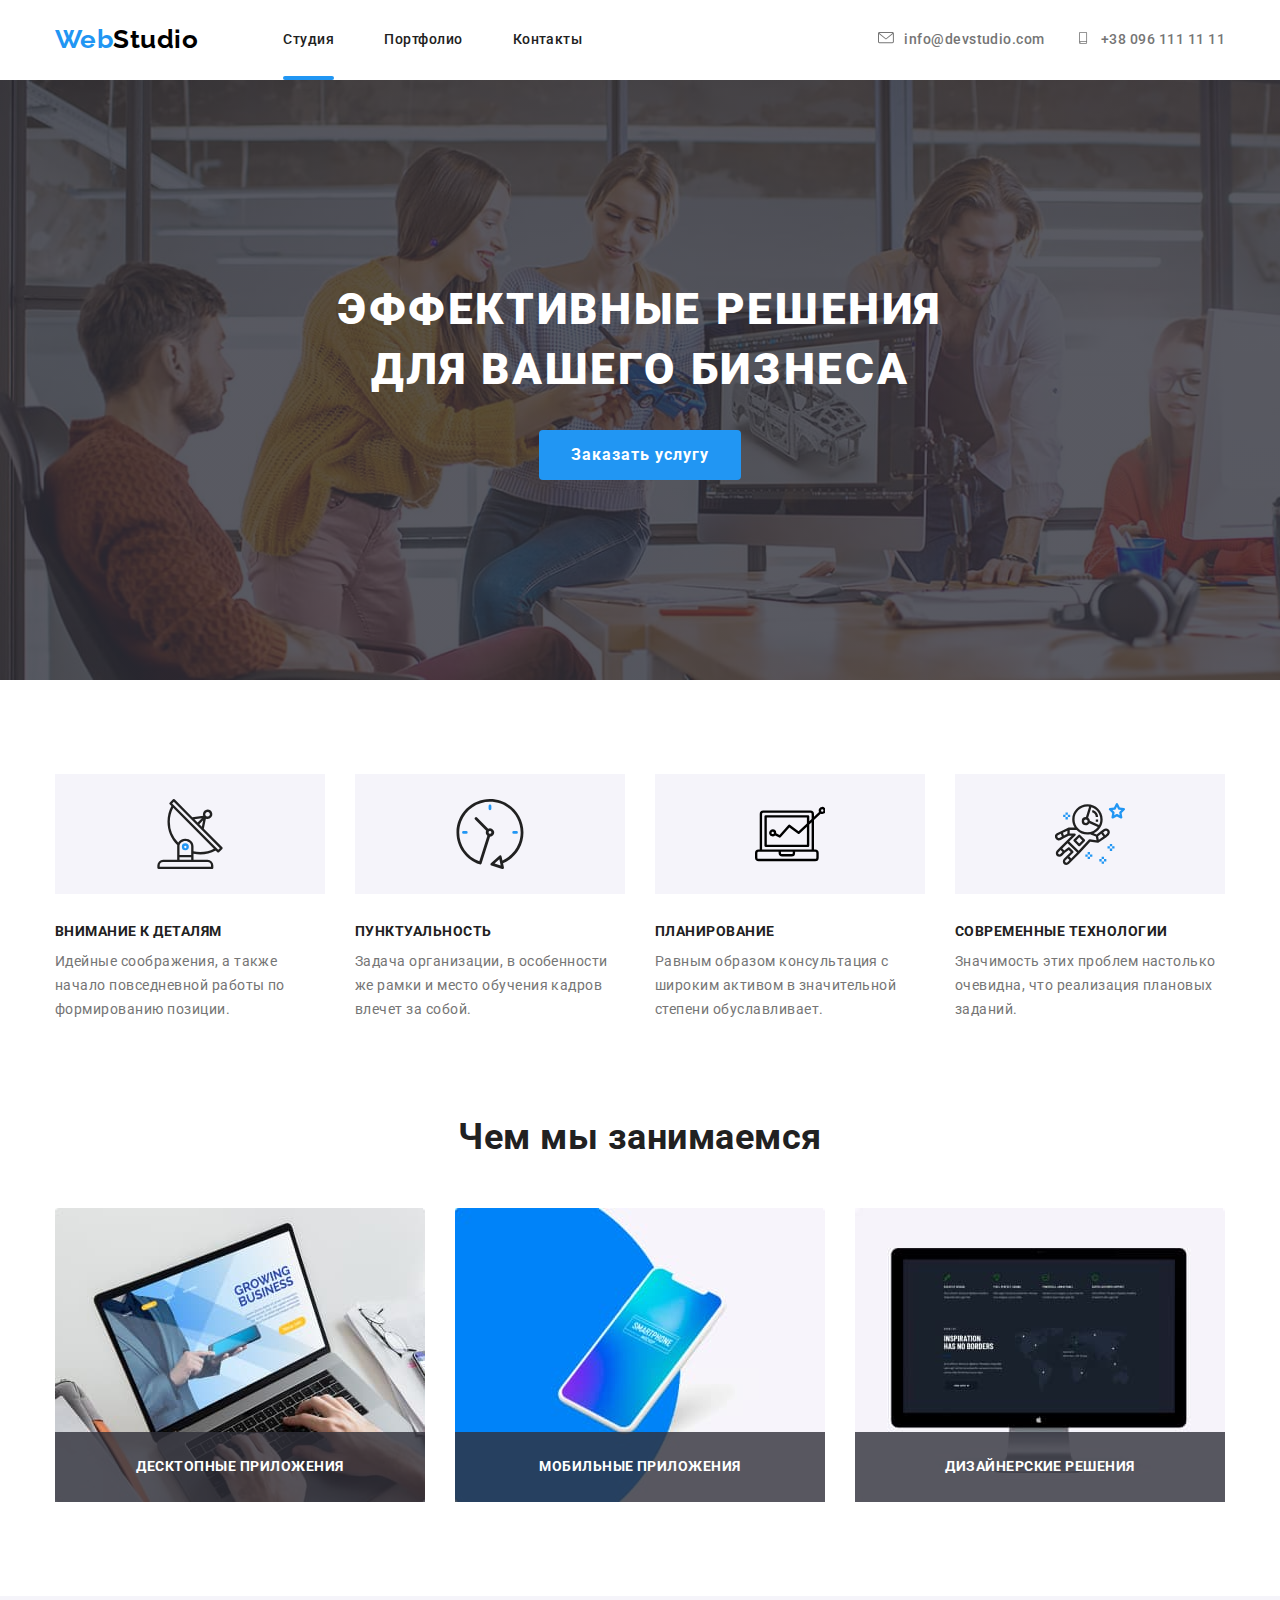
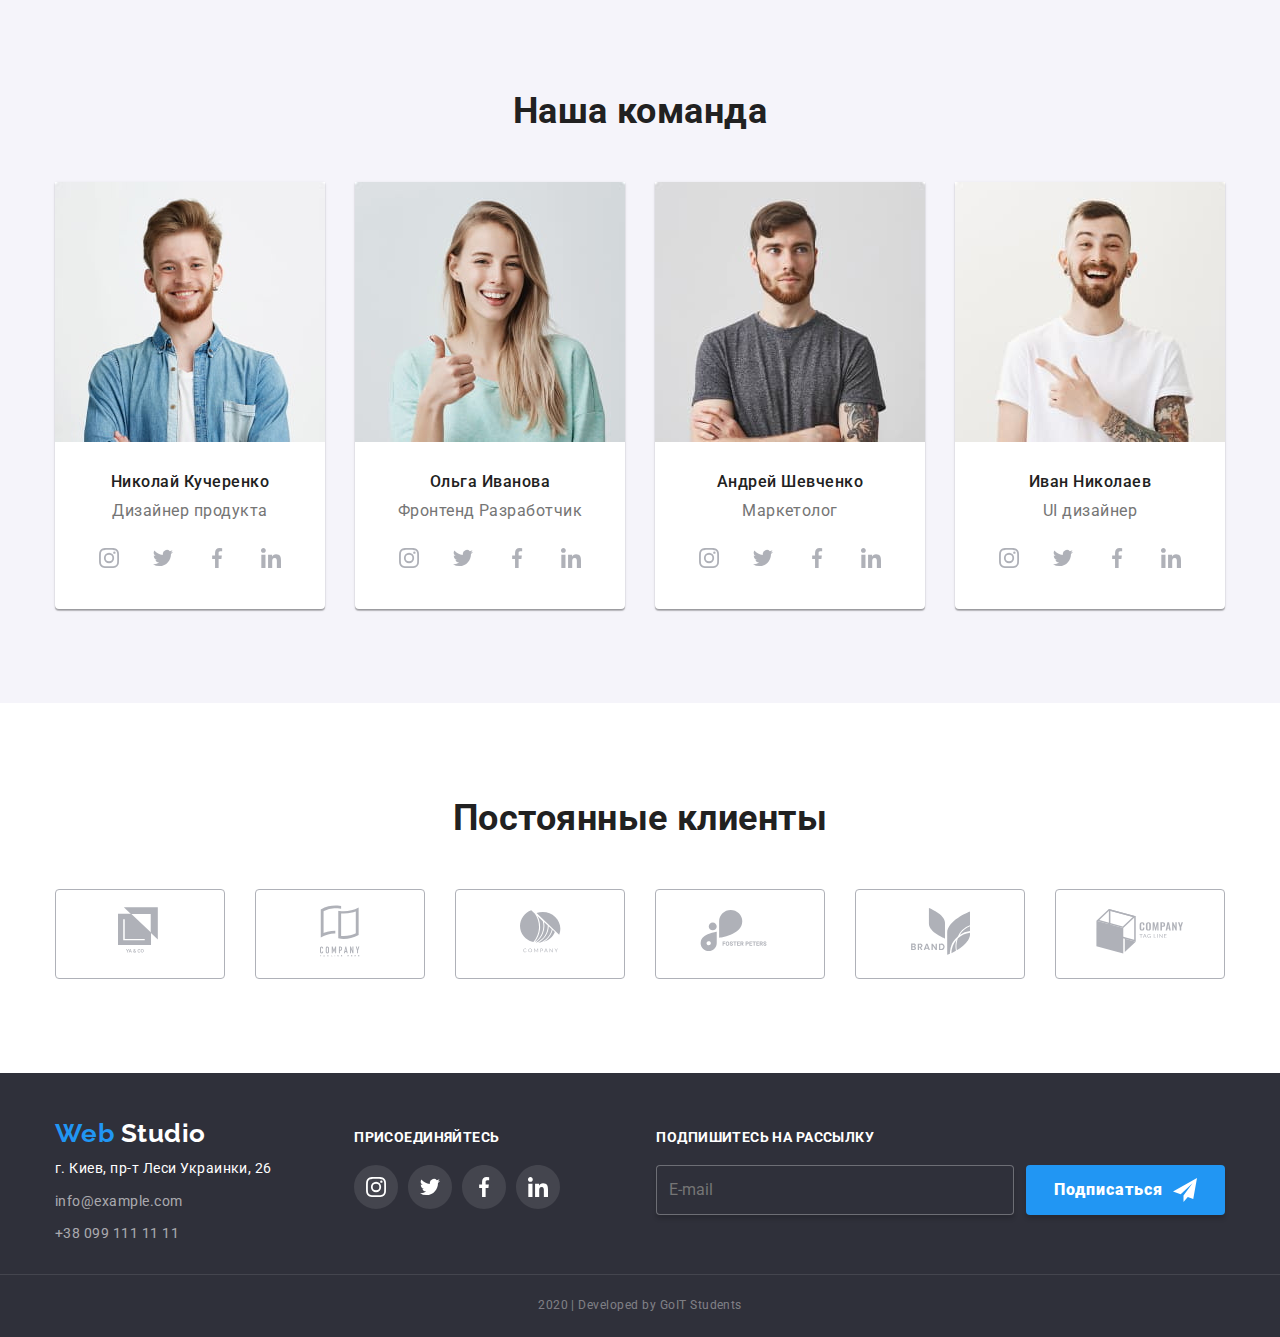
==== commit 83e5532a: "ДЗ 4 +" ====
--- a/index.html
+++ b/index.html
@@ -24,20 +24,26 @@
                 <address class="contacts">
                     <ul>
                         <li class="flex-secondary contacts-item">
-                            <div>
-                                <svg class="contacts-svg" >
-                                    <use href="./image/symbol-defs.svg#icon-E-mail"></use>
-                                </svg>
-                            </div>
-                            <a class="contacts-mail" href="mailto:info@devstudio.com">info@devstudio.com</a>
+                            
+                            <a class="contacts-mail" href="mailto:info@devstudio.com">
+                                <div>
+                                    <svg class="contacts-svg" >
+                                        <use href="./image/symbol-defs.svg#icon-E-mail"></use>
+                                    </svg>
+                                </div>
+                                info@devstudio.com
+                            </a>
                         </li>
                         <li class="flex-secondary contacts-item">
-                            <div>
-                                <svg class="contacts-svg" >
-                                    <use href="./image/symbol-defs.svg#icon-Tel"></use>
-                                </svg>
-                            </div>
-                            <a class="contacts-tel" href="tel:+380961111111">+38 096 111 11 11</a>
+                           
+                            <a class="contacts-tel" href="tel:+380961111111">
+                                <div>
+                                    <svg class="contacts-svg" >
+                                        <use href="./image/symbol-defs.svg#icon-Tel"></use>
+                                    </svg>
+                                </div>
+                                +38 096 111 11 11
+                            </a>
                         </li>
                     </ul>                              
                 </address>
--- a/css/styles.css
+++ b/css/styles.css
@@ -181,8 +181,8 @@
     
 }
 
-.contacts-item:hover .contacts-svg,
-.contacts-item:focus .contacts-svg  {
+.contacts a:hover .contacts-svg,
+.contacts a:focus .contacts-svg  {
     --color2: var(--accent-color);
     --color4: var(--accent-color);
 }
@@ -702,40 +702,51 @@
 
 
 
-/*.techno:hover,
-.techno:focus {
-    display: inline-flex;
+.list-anime {
     position: relative;
+    overflow: hidden;
+}
+
+
+.text-img {
+    /*display: inline-block;*/
+    
+    position: absolute;
     opacity: 0.9;
-}*/
-
-
-
-.text-img {
-    /*content: "";*/
-    /*position: absolute;*/
-   /* opacity: 0;*/
     width: 370px;
     height: 294px;
     top: 0;
     left: 0;
     margin-top: 0;
     margin-bottom: 0;
-    padding-top: 63px;
+    padding-top: 47px;
     padding-left: 24px;
     padding-right: 24px;
-   /* background-color: var(--accent-color);
-    background-size: 100% 100%;*/
-
-    display: none;
+    background-color: var(--accent-color);
+    background-size: 370px 294px;
+    border-top-left-radius: 4px;
+    border-top-right-radius: 4px;
+
+    /*display: none;*/
     
     font-weight: 400;
     font-size: 18px;
     line-height: 1.6;
     color: #FFFFFF;
 
-    /*transition: transform 250ms cubic-bezier(0.4, 0, 0.2, 1);*/
-
+    transform: translateY(100%);
+    transition: transform 250ms cubic-bezier(0.4, 0, 0.2, 1);
+}
+
+.item:hover .text-img,
+.item:focus .text-img  {
+    /*opacity: 0.9;*/
+    overflow: hidden;
+    transform: translateY(0);
+}
+
+.list-link {
+    display: block;
 }
 
 /*.text-img::before {
@@ -795,19 +806,21 @@
     margin-bottom: 0;
 }
 
-.list .item:focus,
-.list .item:hover {
-    box-shadow: 1px 4px 6px rgba(0, 0, 0, 0.16), 0px 4px 4px rgba(0, 0, 0, 0.06), 0px 1px 1px rgba(0, 0, 0, 0.12);
-}
-
-/*.item:focus .list-link {
+/*.item:hover,
+.item:focus {
     box-shadow: 1px 4px 6px rgba(0, 0, 0, 0.16), 0px 4px 4px rgba(0, 0, 0, 0.06), 0px 1px 1px rgba(0, 0, 0, 0.12);
 }*/
+
+.list-link:hover,
+.list-link:focus {
+    box-shadow: 1px 4px 6px rgba(0, 0, 0, 0.16), 0px 4px 4px rgba(0, 0, 0, 0.06), 0px 1px 1px rgba(0, 0, 0, 0.12);
+}
+
 
 .list a:hover,
 .list a:focus {
     color: var(--secondary-text-color);
-    
+       
 }
 
 .list img {
